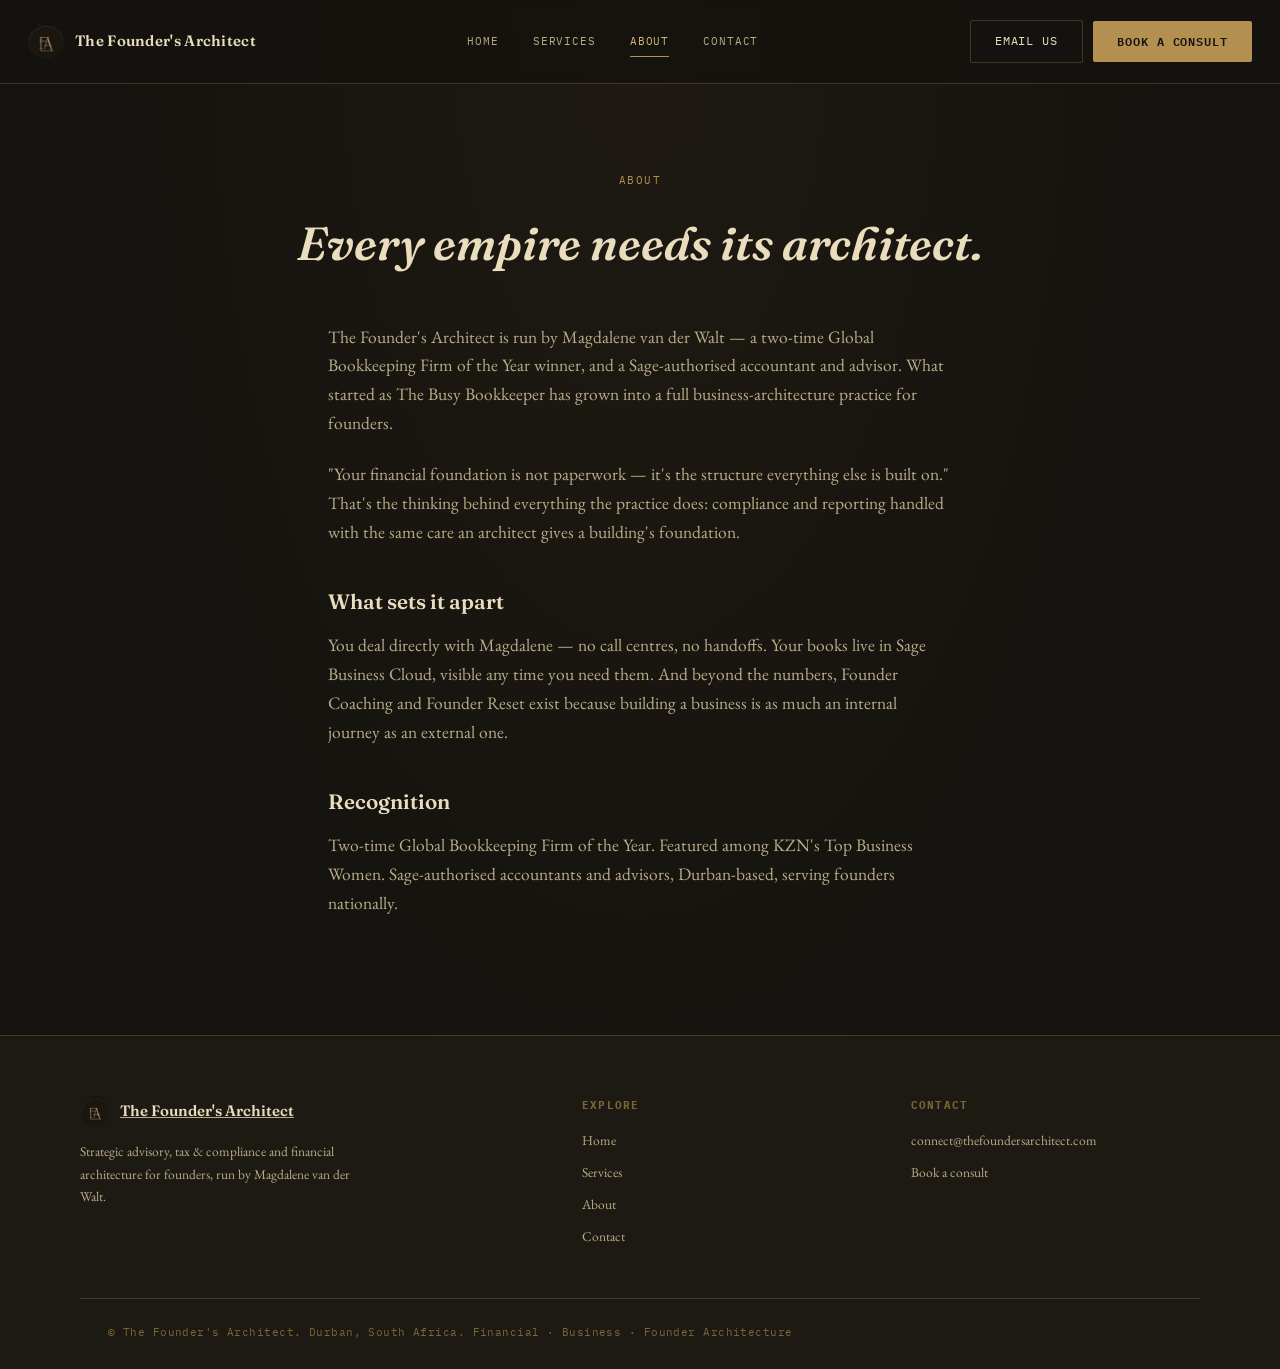
==== about.html @ 33bb0d61 "Add files via upload" ====
<!DOCTYPE html>
<html lang="en">
<head>
<meta charset="UTF-8">
<meta name="viewport" content="width=device-width, initial-scale=1.0">
<title>About — The Founder's Architect</title>
<link rel="preconnect" href="https://fonts.googleapis.com">
<link href="https://fonts.googleapis.com/css2?family=IBM+Plex+Mono:wght@500;600&family=EB+Garamond:ital,wght@0,400;0,500;0,600;1,400;1,500&family=Fraunces:ital,opsz,wght@0,9..144,500;0,9..144,600;1,9..144,500;1,9..144,600&display=swap" rel="stylesheet">
<link rel="stylesheet" href="style.css">
</head>
<body>

<header class="site-header">
  <a class="brand" href="index.html">
    <img src="fa-logo.png" alt="The Founder's Architect">
    <span>The Founder's Architect</span>
  </a>
  <nav class="site-nav">
    <a href="index.html">Home</a>
    <a href="services.html">Services</a>
    <a href="about.html" class="active">About</a>
    <a href="contact.html">Contact</a>
  </nav>
  <div class="nav-cta">
    <a class="btn btn-ghost" href="mailto:connect@thefoundersarchitect.com">Email us</a>
    <a class="btn btn-primary" href="contact.html">Book a consult</a>
  </div>
</header>

<section class="about-hero">
  <span class="eyebrow" style="font-family:var(--mono); font-size:11px; letter-spacing:.14em; text-transform:uppercase; color:var(--brass);">About</span>
  <h1 style="font-family:var(--display); font-style:italic; font-weight:600; font-size:clamp(1.9rem,4.4vw,2.9rem); margin-top:14px; color:var(--parchment);">Every empire needs its architect.</h1>
</section>

<div class="about-body reveal">
  <p>The Founder's Architect is run by Magdalene van der Walt — a two-time Global Bookkeeping Firm of the Year winner, and a Sage-authorised accountant and advisor. What started as The Busy Bookkeeper has grown into a full business-architecture practice for founders.</p>
  <p>"Your financial foundation is not paperwork — it's the structure everything else is built on." That's the thinking behind everything the practice does: compliance and reporting handled with the same care an architect gives a building's foundation.</p>

  <h3>What sets it apart</h3>
  <p>You deal directly with Magdalene — no call centres, no handoffs. Your books live in Sage Business Cloud, visible any time you need them. And beyond the numbers, Founder Coaching and Founder Reset exist because building a business is as much an internal journey as an external one.</p>

  <h3>Recognition</h3>
  <p>Two-time Global Bookkeeping Firm of the Year. Featured among KZN's Top Business Women. Sage-authorised accountants and advisors, Durban-based, serving founders nationally.</p>
</div>

<footer class="site-footer">
  <div class="footer-grid">
    <div>
      <a class="brand" href="index.html"><img src="fa-logo.png" alt=""><span>The Founder's Architect</span></a>
      <p>Strategic advisory, tax &amp; compliance and financial architecture for founders, run by Magdalene van der Walt.</p>
    </div>
    <div class="footer-col">
      <h4>Explore</h4>
      <a href="index.html">Home</a>
      <a href="services.html">Services</a>
      <a href="about.html">About</a>
      <a href="contact.html">Contact</a>
    </div>
    <div class="footer-col">
      <h4>Contact</h4>
      <a href="mailto:connect@thefoundersarchitect.com">connect@thefoundersarchitect.com</a>
      <a href="contact.html">Book a consult</a>
    </div>
  </div>
  <div class="bottom wrap">© The Founder's Architect. Durban, South Africa. Financial · Business · Founder Architecture</div>
</footer>

<script>
const io = new IntersectionObserver(es=>es.forEach(e=>{if(e.isIntersecting){e.target.classList.add('in'); io.unobserve(e.target);}}),{threshold:.1});
document.querySelectorAll('.reveal').forEach(el=>io.observe(el));
</script>
</body>
</html>
---- style.css ----
/* ============================================================
   THE FOUNDER'S ARCHITECT — stylesheet v3
   "Moody academic" — old-school study colours, blueprints and
   structure. Deep forest green / oxblood / walnut / brass on
   aged parchment. Fraunces for headlines (old academic-press
   ink-trap serif), EB Garamond for body (classic book type),
   IBM Plex Mono kept only for tiny footnote-style labels.
   ============================================================ */

:root{
  --ink:#15130f;
  --panel:#1d1913;
  --wood:#241c15;
  --study-green:#202821;
  --study-green-2:#293227;
  --oxblood:#5c2921;
  --oxblood-light:#7a3a2f;
  --parchment:#e9ddbd;
  --parchment-dim:#b9ac88;
  --brass:#b3904f;
  --brass-light:#d8b876;
  --brass-dim:#7c6438;
  --border:rgba(179,144,79,.28);

  --display:'Fraunces', Georgia, serif;
  --body:'EB Garamond', Georgia, serif;
  --mono:'IBM Plex Mono', 'Courier New', monospace;
}

*{margin:0; padding:0; box-sizing:border-box;}
html{scroll-behavior:smooth;}
body{
  background:var(--ink);
  color:var(--parchment);
  font-family:var(--body);
  font-weight:400;
  font-size:17px;
  line-height:1.65;
  -webkit-font-smoothing:antialiased;
  background-image:radial-gradient(ellipse at 50% 0%, rgba(179,144,79,.06), transparent 60%);
}
img{max-width:100%; display:block;}
a{color:inherit;}
.wrap{max-width:1120px; margin:0 auto; padding:0 28px;}

/* corner bracket — blueprint/structure motif, used sparingly */
.blueprint{position:relative;}
.blueprint::before,.blueprint::after{
  content:''; position:absolute; width:16px; height:16px; opacity:.65;
}
.blueprint::before{top:-1px; left:-1px; border-top:1px solid var(--brass); border-left:1px solid var(--brass);}
.blueprint::after{bottom:-1px; right:-1px; border-bottom:1px solid var(--brass); border-right:1px solid var(--brass);}

/* ---------- nav ---------- */
.site-header{
  display:flex; align-items:center; justify-content:space-between;
  padding:20px 28px;
  background:rgba(21,19,15,.92);
  position:sticky; top:0; z-index:100;
  border-bottom:1px solid var(--border);
  backdrop-filter:blur(4px);
}
.site-header .brand{display:flex; align-items:center; gap:11px; text-decoration:none;}
.site-header .brand img{width:36px; height:36px; border-radius:50%; transition:transform .6s ease;}
.site-header .brand:hover img{transform:rotate(12deg);}
.site-header .brand span{font-family:var(--display); font-weight:600; font-size:15px; letter-spacing:.02em; color:var(--parchment);}
.site-nav{display:flex; align-items:center; gap:2px;}
.site-nav a{
  font-family:var(--mono); font-size:11px; letter-spacing:.08em; text-transform:uppercase;
  text-decoration:none; color:var(--parchment-dim);
  padding:10px 16px; transition:.2s ease; position:relative;
}
.site-nav a:hover{color:var(--brass-light);}
.site-nav a.active{color:var(--brass-light);}
.site-nav a.active::after{content:''; position:absolute; left:16px; right:16px; bottom:4px; height:1px; background:var(--brass);}
.nav-cta{display:flex; gap:10px; align-items:center;}
.btn{
  display:inline-flex; align-items:center; justify-content:center;
  padding:11px 24px; border-radius:2px;
  font-family:var(--mono); font-size:11.5px; letter-spacing:.08em; text-transform:uppercase;
  text-decoration:none; transition:.25s ease; white-space:nowrap;
}
.btn-primary{background:var(--brass); color:var(--ink); font-weight:600;}
.btn-primary:hover{background:var(--brass-light);}
.btn-ghost{background:transparent; color:var(--parchment); border:1px solid var(--border);}
.btn-ghost:hover{border-color:var(--brass); color:var(--brass-light);}
@media (max-width:860px){ .site-nav{display:none;} }

/* ---------- footer ---------- */
.site-footer{background:var(--panel); color:var(--parchment-dim); padding:60px 28px 28px; border-top:1px solid var(--border);}
.footer-grid{display:grid; grid-template-columns:1.6fr 1fr 1fr; gap:40px; max-width:1120px; margin:0 auto 40px;}
@media (max-width:700px){ .footer-grid{grid-template-columns:1fr;} }
.footer-grid .brand{display:flex; align-items:center; gap:10px; margin-bottom:14px;}
.footer-grid .brand img{width:30px; height:30px; border-radius:50%;}
.footer-grid .brand span{font-family:var(--display); font-weight:600; color:var(--parchment); font-size:15px;}
.footer-grid p{font-size:13.5px; color:var(--parchment-dim); max-width:280px;}
.footer-col h4{font-family:var(--mono); font-size:11px; letter-spacing:.1em; text-transform:uppercase; color:var(--brass-dim); margin-bottom:14px;}
.footer-col a{display:block; font-size:13.5px; color:var(--parchment-dim); text-decoration:none; margin-bottom:10px;}
.footer-col a:hover{color:var(--brass-light);}
.site-footer .bottom{max-width:1120px; margin:0 auto; padding-top:24px; border-top:1px solid var(--border); font-family:var(--mono); font-size:11px; letter-spacing:.04em; color:var(--brass-dim);}

/* ---------- badges ---------- */
.badge-row{display:flex; gap:10px; justify-content:center; flex-wrap:wrap; margin-top:24px;}
.badge{
  display:inline-flex; align-items:center; gap:7px;
  padding:7px 14px; border:1px solid var(--border);
  font-family:var(--mono); font-size:10px; letter-spacing:.08em; text-transform:uppercase;
  color:var(--parchment-dim);
}
.badge::before{content:''; width:5px; height:5px; border-radius:50%; background:var(--brass);}

/* ================= HOME HERO ================= */
.hero{padding:90px 28px 64px; text-align:center; position:relative;}
.hero .eyebrow{font-family:var(--mono); font-size:11px; letter-spacing:.18em; text-transform:uppercase; color:var(--brass); display:inline-block; margin-bottom:20px;}
.hero h1{
  font-family:var(--display); font-weight:600; font-style:italic;
  font-size:clamp(2.1rem, 5.2vw, 3.8rem); line-height:1.14;
  max-width:780px; margin:0 auto; color:var(--parchment);
}
.hero p.lede{max-width:540px; margin:24px auto 0; font-size:18px; color:var(--parchment-dim); font-family:var(--body);}
.hero-ctas{display:flex; gap:14px; justify-content:center; margin-top:34px; flex-wrap:wrap;}

@keyframes fadeUp{from{opacity:0; transform:translateY(16px);} to{opacity:1; transform:translateY(0);}}
.hero .eyebrow{animation:fadeUp .8s ease both;}
.hero h1{animation:fadeUp .8s ease .12s both;}
.hero p.lede{animation:fadeUp .8s ease .24s both;}
.hero-ctas{animation:fadeUp .8s ease .36s both;}
.badge-row{animation:fadeUp .8s ease .48s both;}

/* ================= SECTION SHELL ================= */
.section{padding:96px 0;}
.section-alt{background:var(--study-green); border-top:1px solid var(--border); border-bottom:1px solid var(--border);}
.section-head{max-width:640px; margin:0 auto 56px; text-align:center;}
.section-head .eyebrow{font-family:var(--mono); font-size:11px; letter-spacing:.16em; text-transform:uppercase; color:var(--brass); display:block; margin-bottom:14px;}
.section-head h2{font-family:var(--display); font-weight:600; font-size:clamp(1.8rem, 3.8vw, 2.6rem); color:var(--parchment); letter-spacing:-.005em;}
.section-head p{margin-top:16px; color:var(--parchment-dim); font-size:16px; font-family:var(--body);}

/* ---------- cards (parchment-on-wood, brass corner bracket) ---------- */
.card-grid{display:grid; grid-template-columns:repeat(3, 1fr); gap:1px; background:var(--border); border:1px solid var(--border);}
@media (max-width:900px){ .card-grid{grid-template-columns:repeat(2, 1fr);} }
@media (max-width:620px){ .card-grid{grid-template-columns:1fr;} }
.card{background:var(--wood); padding:34px 28px; transition:background .3s ease;}
.card:hover{background:#2a2117;}
.card .icon{width:38px; height:38px; margin-bottom:20px;}
.card h3{font-family:var(--display); font-weight:600; font-size:1.28rem; margin-bottom:12px; color:var(--parchment);}
.card p{font-size:15px; color:var(--parchment-dim); line-height:1.6; font-family:var(--body);}

/* ---------- numbered "why us" ---------- */
.numbered-grid{display:grid; grid-template-columns:repeat(3, 1fr); gap:36px;}
@media (max-width:820px){ .numbered-grid{grid-template-columns:1fr;} }
.numbered-item .num{
  font-family:var(--display); font-style:italic; font-weight:600; font-size:1.6rem; color:var(--brass);
  margin-bottom:14px; display:block;
}
.numbered-item h4{font-family:var(--display); font-weight:600; font-size:1.1rem; margin-bottom:8px; color:var(--parchment);}
.numbered-item p{font-size:15px; color:var(--parchment-dim); font-family:var(--body);}

/* ---------- how it works ---------- */
.steps-grid{display:grid; grid-template-columns:repeat(4, 1fr); gap:0;}
@media (max-width:900px){ .steps-grid{grid-template-columns:repeat(2, 1fr); gap:36px;} }
@media (max-width:560px){ .steps-grid{grid-template-columns:1fr;} }
.step{padding:0 22px; border-left:1px solid var(--border);}
.step:first-child{border-left:none;}
@media (max-width:900px){ .step{border-left:none; padding:0;} }
.step .step-num{font-family:var(--mono); font-size:11px; color:var(--brass); letter-spacing:.1em; margin-bottom:14px; display:block;}
.step h4{font-family:var(--display); font-weight:600; font-size:1.05rem; margin-bottom:8px; color:var(--parchment);}
.step p{font-size:14.5px; color:var(--parchment-dim); font-family:var(--body);}

/* ---------- stat counters ---------- */
.stats-row{display:flex; flex-wrap:wrap; border-top:1px solid var(--border); border-bottom:1px solid var(--border);}
.stat-cell{flex:1 1 200px; padding:34px 24px; border-left:1px solid var(--border); text-align:center;}
.stat-cell:first-child{border-left:none;}
.stat-cell .num{font-family:var(--display); font-style:italic; font-weight:600; font-size:2.3rem; color:var(--brass-light); display:block;}
.stat-cell .lbl{font-family:var(--mono); font-size:10.5px; letter-spacing:.05em; color:var(--parchment-dim); margin-top:8px; text-transform:uppercase;}

/* ---------- CTA band ---------- */
.cta-band{background:var(--oxblood); padding:70px 40px; text-align:center; max-width:1120px; margin:0 auto; position:relative;}
.cta-band h2{font-family:var(--display); font-weight:600; font-style:italic; color:var(--parchment); font-size:clamp(1.7rem,3.4vw,2.4rem); max-width:520px; margin:0 auto 16px;}
.cta-band p{color:#d8c3ae; font-size:15.5px; max-width:440px; margin:0 auto 30px; font-family:var(--body);}
.cta-band .hero-ctas{margin-top:0;}

/* ---------- about page ---------- */
.about-hero{padding:80px 28px 20px; text-align:center;}
.about-body{max-width:680px; margin:0 auto; padding:20px 28px 96px;}
.about-body p{font-size:17.5px; color:var(--parchment-dim); margin-bottom:22px; font-family:var(--body);}
.about-body h3{font-family:var(--display); font-weight:600; font-size:1.3rem; margin:38px 0 12px; color:var(--parchment);}

/* ---------- contact page ---------- */
.contact-hero{padding:90px 28px 20px; text-align:center;}
.contact-panel{max-width:520px; margin:30px auto 0; background:var(--wood); border:1px solid var(--border); padding:8px 28px;}
.c-row{display:flex; justify-content:space-between; align-items:center; padding:20px 0; border-bottom:1px solid var(--border); font-family:var(--body); font-size:15px;}
.c-row:last-child{border-bottom:none;}
.c-row .k{font-family:var(--mono); color:var(--parchment-dim); font-size:10.5px; text-transform:uppercase; letter-spacing:.08em;}
.c-row .v a{color:var(--brass-light); text-decoration:none;}

/* ---------- services page groupings ---------- */
.service-group{padding:64px 0; border-top:1px solid var(--border);}
.service-group:first-of-type{border-top:none;}
.service-group-head{max-width:640px; margin-bottom:38px;}
.service-group-head .eyebrow{font-family:var(--mono); font-size:11px; letter-spacing:.14em; text-transform:uppercase; color:var(--brass); display:block; margin-bottom:12px;}
.service-group-head h2{font-family:var(--display); font-weight:600; font-style:italic; font-size:1.9rem; color:var(--parchment);}
.service-group-head p{margin-top:12px; color:var(--parchment-dim); font-size:15.5px; font-family:var(--body);}

/* reveal on scroll */
.reveal{opacity:0; transform:translateY(18px); transition:opacity .7s ease, transform .7s ease;}
.reveal.in{opacity:1; transform:none;}
.card-grid .card:nth-child(1){transition-delay:0s;}
.card-grid .card:nth-child(2){transition-delay:.08s;}
.card-grid .card:nth-child(3){transition-delay:.16s;}
.card-grid .card:nth-child(4){transition-delay:.24s;}
.card-grid .card:nth-child(5){transition-delay:.32s;}
.numbered-grid .numbered-item:nth-child(1){transition-delay:0s;}
.numbered-grid .numbered-item:nth-child(2){transition-delay:.1s;}
.numbered-grid .numbered-item:nth-child(3){transition-delay:.2s;}
.steps-grid .step:nth-child(1){transition-delay:0s;}
.steps-grid .step:nth-child(2){transition-delay:.1s;}
.steps-grid .step:nth-child(3){transition-delay:.2s;}
.steps-grid .step:nth-child(4){transition-delay:.3s;}
.stats-row .stat-cell:nth-child(1){transition-delay:0s;}
.stats-row .stat-cell:nth-child(2){transition-delay:.1s;}
.stats-row .stat-cell:nth-child(3){transition-delay:.2s;}
.stats-row .stat-cell:nth-child(4){transition-delay:.3s;}

@media (prefers-reduced-motion:reduce){
  .reveal{opacity:1; transform:none; transition:none;}
  .hero .eyebrow, .hero h1, .hero p.lede, .hero-ctas, .badge-row{animation:none; opacity:1;}
}
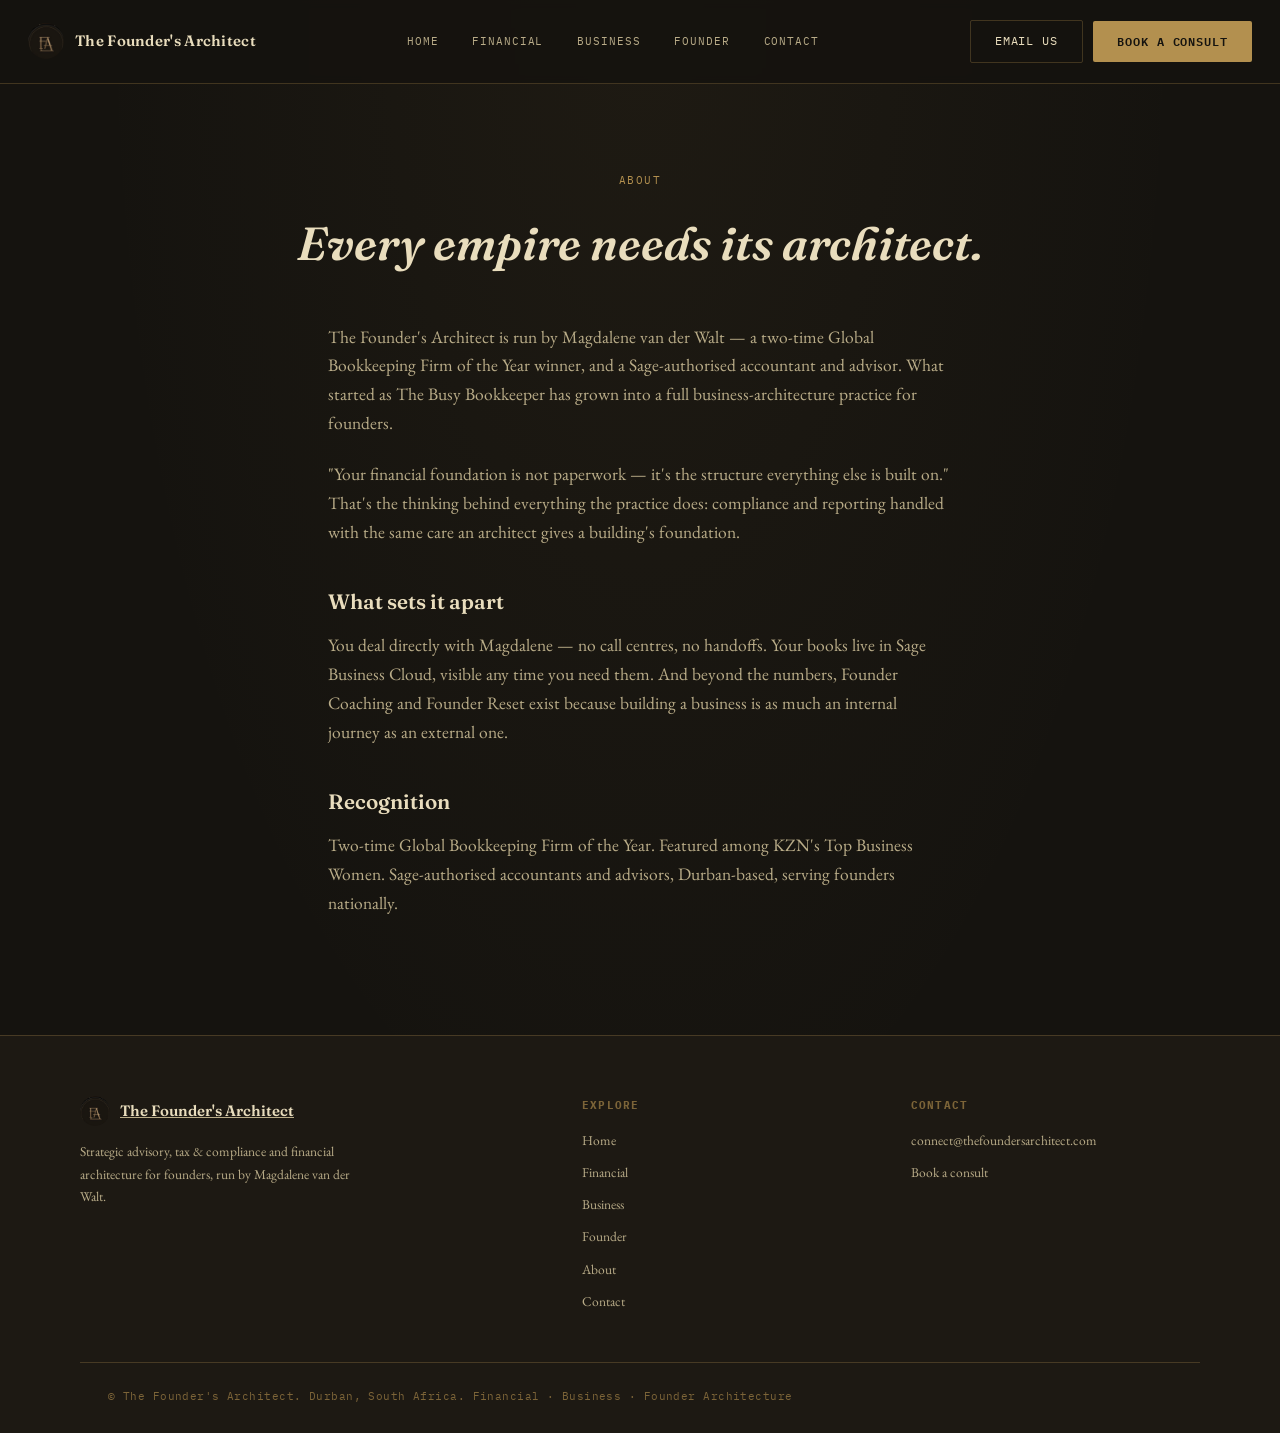
==== commit 99d0d995: "Add files via upload" ====
--- a/about.html
+++ b/about.html
@@ -17,8 +17,9 @@
   </a>
   <nav class="site-nav">
     <a href="index.html">Home</a>
-    <a href="services.html">Services</a>
-    <a href="about.html" class="active">About</a>
+    <a href="financial-architecture.html">Financial</a>
+    <a href="business-architecture.html">Business</a>
+    <a href="founder-architecture.html">Founder</a>
     <a href="contact.html">Contact</a>
   </nav>
   <div class="nav-cta">
@@ -52,7 +53,9 @@
     <div class="footer-col">
       <h4>Explore</h4>
       <a href="index.html">Home</a>
-      <a href="services.html">Services</a>
+      <a href="financial-architecture.html">Financial</a>
+      <a href="business-architecture.html">Business</a>
+      <a href="founder-architecture.html">Founder</a>
       <a href="about.html">About</a>
       <a href="contact.html">Contact</a>
     </div>
--- a/style.css
+++ b/style.css
@@ -225,3 +225,97 @@
   .reveal{opacity:1; transform:none; transition:none;}
   .hero .eyebrow, .hero h1, .hero p.lede, .hero-ctas, .badge-row{animation:none; opacity:1;}
 }
+
+/* ================= FINANCIAL ARCHITECTURE — blueprint elevation ================= */
+.bp-hero{padding:90px 28px 50px; text-align:center; position:relative;}
+.bp-hero::before{
+  content:''; position:absolute; inset:0;
+  background-image:linear-gradient(rgba(179,144,79,.08) 1px, transparent 1px),
+                    linear-gradient(90deg, rgba(179,144,79,.08) 1px, transparent 1px);
+  background-size:44px 44px;
+  mask-image:radial-gradient(ellipse at 50% 20%, black, transparent 70%);
+}
+.bp-hero-inner{position:relative; max-width:640px; margin:0 auto;}
+.bp-hero .eyebrow{font-family:var(--mono); font-size:11px; letter-spacing:.18em; text-transform:uppercase; color:var(--brass);}
+.bp-hero h1{font-family:var(--display); font-weight:600; font-style:italic; font-size:clamp(2rem,5vw,3rem); margin:18px 0 18px; color:var(--parchment);}
+.bp-hero p{color:var(--parchment-dim); font-size:16px; max-width:480px; margin:0 auto;}
+
+.elevation{padding:30px 28px 110px;}
+.elevation-inner{max-width:800px; margin:0 auto;}
+.floor{
+  display:grid; grid-template-columns:140px 1fr; gap:28px; align-items:start;
+  padding:30px 0; border-top:1px solid var(--border); position:relative;
+}
+.floor:last-child{border-bottom:1px solid var(--border);}
+.floor .code{font-family:var(--mono); font-size:12px; letter-spacing:.08em; color:var(--brass-light); padding-top:4px;}
+.floor .code small{display:block; color:var(--parchment-dim); font-size:10px; margin-top:4px; letter-spacing:.14em;}
+.floor h3{font-family:var(--display); font-weight:600; font-size:1.25rem; color:var(--parchment); margin-bottom:8px;}
+.floor p{font-size:14.5px; color:var(--parchment-dim); max-width:500px;}
+.floor .dim{position:absolute; right:0; top:14px; display:flex; align-items:center; gap:6px; color:var(--brass-dim); font-family:var(--mono); font-size:9.5px; letter-spacing:.1em;}
+.floor .dim .tick{width:1px; height:8px; background:currentColor;}
+.elevation-inner .floor:nth-child(1){transition-delay:0s;}
+.elevation-inner .floor:nth-child(2){transition-delay:.08s;}
+.elevation-inner .floor:nth-child(3){transition-delay:.16s;}
+.elevation-inner .floor:nth-child(4){transition-delay:.24s;}
+.elevation-inner .floor:nth-child(5){transition-delay:.32s;}
+
+/* ================= BUSINESS ARCHITECTURE — ledger book ================= */
+.ledger-hero{padding:90px 28px 20px; text-align:center;}
+.ledger-hero .eyebrow{font-family:var(--mono); font-size:11px; letter-spacing:.18em; text-transform:uppercase; color:var(--brass);}
+.ledger-hero h1{font-family:var(--display); font-weight:600; font-style:italic; font-size:clamp(2rem,5vw,3rem); margin:18px 0 18px; color:var(--parchment);}
+.ledger-hero p{color:var(--parchment-dim); font-size:16px; max-width:480px; margin:0 auto;}
+
+.ledger-book{padding:40px 28px 120px;}
+.ledger-table{max-width:920px; margin:0 auto; border-top:2px solid var(--brass-dim);}
+.ledger-head-row, .ledger-row{
+  display:grid; grid-template-columns:52px 1.4fr 2fr 110px; gap:20px; align-items:center;
+  padding:18px 4px; border-bottom:1px solid var(--border);
+}
+.ledger-head-row{font-family:var(--mono); font-size:10px; letter-spacing:.12em; text-transform:uppercase; color:var(--parchment-dim); border-bottom:1px solid var(--brass-dim); padding-bottom:12px;}
+.ledger-row .no{font-family:var(--mono); font-size:12px; color:var(--parchment-dim);}
+.ledger-row .acct{font-family:var(--display); font-weight:600; font-size:1.05rem; color:var(--parchment);}
+.ledger-row .particulars{font-size:13px; color:var(--parchment-dim);}
+.ledger-row .tier{font-family:var(--mono); font-size:9.5px; letter-spacing:.1em; text-transform:uppercase; text-align:right; color:var(--parchment-dim);}
+.ledger-row.premium .acct{color:var(--brass-light);}
+.ledger-row.premium .tier{color:var(--brass-light);}
+.ledger-row{transition:background .3s ease, padding-left .3s ease;}
+.ledger-row:hover{background:rgba(179,144,79,.06); padding-left:8px;}
+@media (max-width:700px){
+  .ledger-head-row{display:none;}
+  .ledger-row{grid-template-columns:1fr; gap:6px; text-align:left; padding:20px 4px;}
+  .ledger-row .tier{text-align:left;}
+}
+.ledger-table .ledger-row:nth-child(2){transition-delay:0s;}
+.ledger-table .ledger-row:nth-child(3){transition-delay:.06s;}
+.ledger-table .ledger-row:nth-child(4){transition-delay:.12s;}
+.ledger-table .ledger-row:nth-child(5){transition-delay:.18s;}
+.ledger-table .ledger-row:nth-child(6){transition-delay:.24s;}
+.ledger-table .ledger-row:nth-child(7){transition-delay:.30s;}
+.ledger-table .ledger-row:nth-child(8){transition-delay:.36s;}
+.ledger-table .ledger-row:nth-child(9){transition-delay:.42s;}
+
+/* ================= FOUNDER ARCHITECTURE — structural diagram ================= */
+.f-hero{padding:96px 28px 30px; text-align:center; position:relative;}
+.f-hero::before{
+  content:''; position:absolute; inset:0;
+  background-image:linear-gradient(rgba(179,144,79,.07) 1px, transparent 1px),
+                    linear-gradient(90deg, rgba(179,144,79,.07) 1px, transparent 1px);
+  background-size:44px 44px;
+  mask-image:radial-gradient(ellipse at 50% 15%, black, transparent 65%);
+}
+.f-hero-inner{position:relative;}
+.f-hero .eyebrow{font-family:var(--mono); font-size:11px; letter-spacing:.18em; text-transform:uppercase; color:var(--brass);}
+.f-hero h1{font-family:var(--display); font-style:italic; font-weight:600; font-size:clamp(2rem,5vw,3rem); margin:18px 0; color:var(--parchment); line-height:1.2;}
+.f-diagram{max-width:520px; margin:36px auto 0; position:relative;}
+.f-diagram svg{width:100%; height:auto;}
+
+.f-body{max-width:700px; margin:0 auto; padding:60px 28px 130px;}
+.f-block{padding:52px 0; border-top:1px solid var(--border); position:relative;}
+.f-block:first-child{border-top:none;}
+.f-block .eyebrow{font-family:var(--mono); font-size:10.5px; letter-spacing:.16em; text-transform:uppercase; color:var(--brass-dim); display:block; margin-bottom:16px;}
+.f-block h2{font-family:var(--display); font-weight:600; font-size:1.8rem; margin-bottom:18px; color:var(--parchment);}
+.f-block p.lede{font-family:var(--display); font-style:italic; font-size:1.1rem; color:var(--brass-light); margin-bottom:22px; line-height:1.55;}
+.f-block ul{list-style:none;}
+.f-block li{font-size:15px; color:var(--parchment-dim); padding:12px 0 12px 20px; border-top:1px solid var(--border); position:relative;}
+.f-block li:first-child{border-top:none;}
+.f-block li::before{content:'—'; position:absolute; left:0; color:var(--brass-dim);}
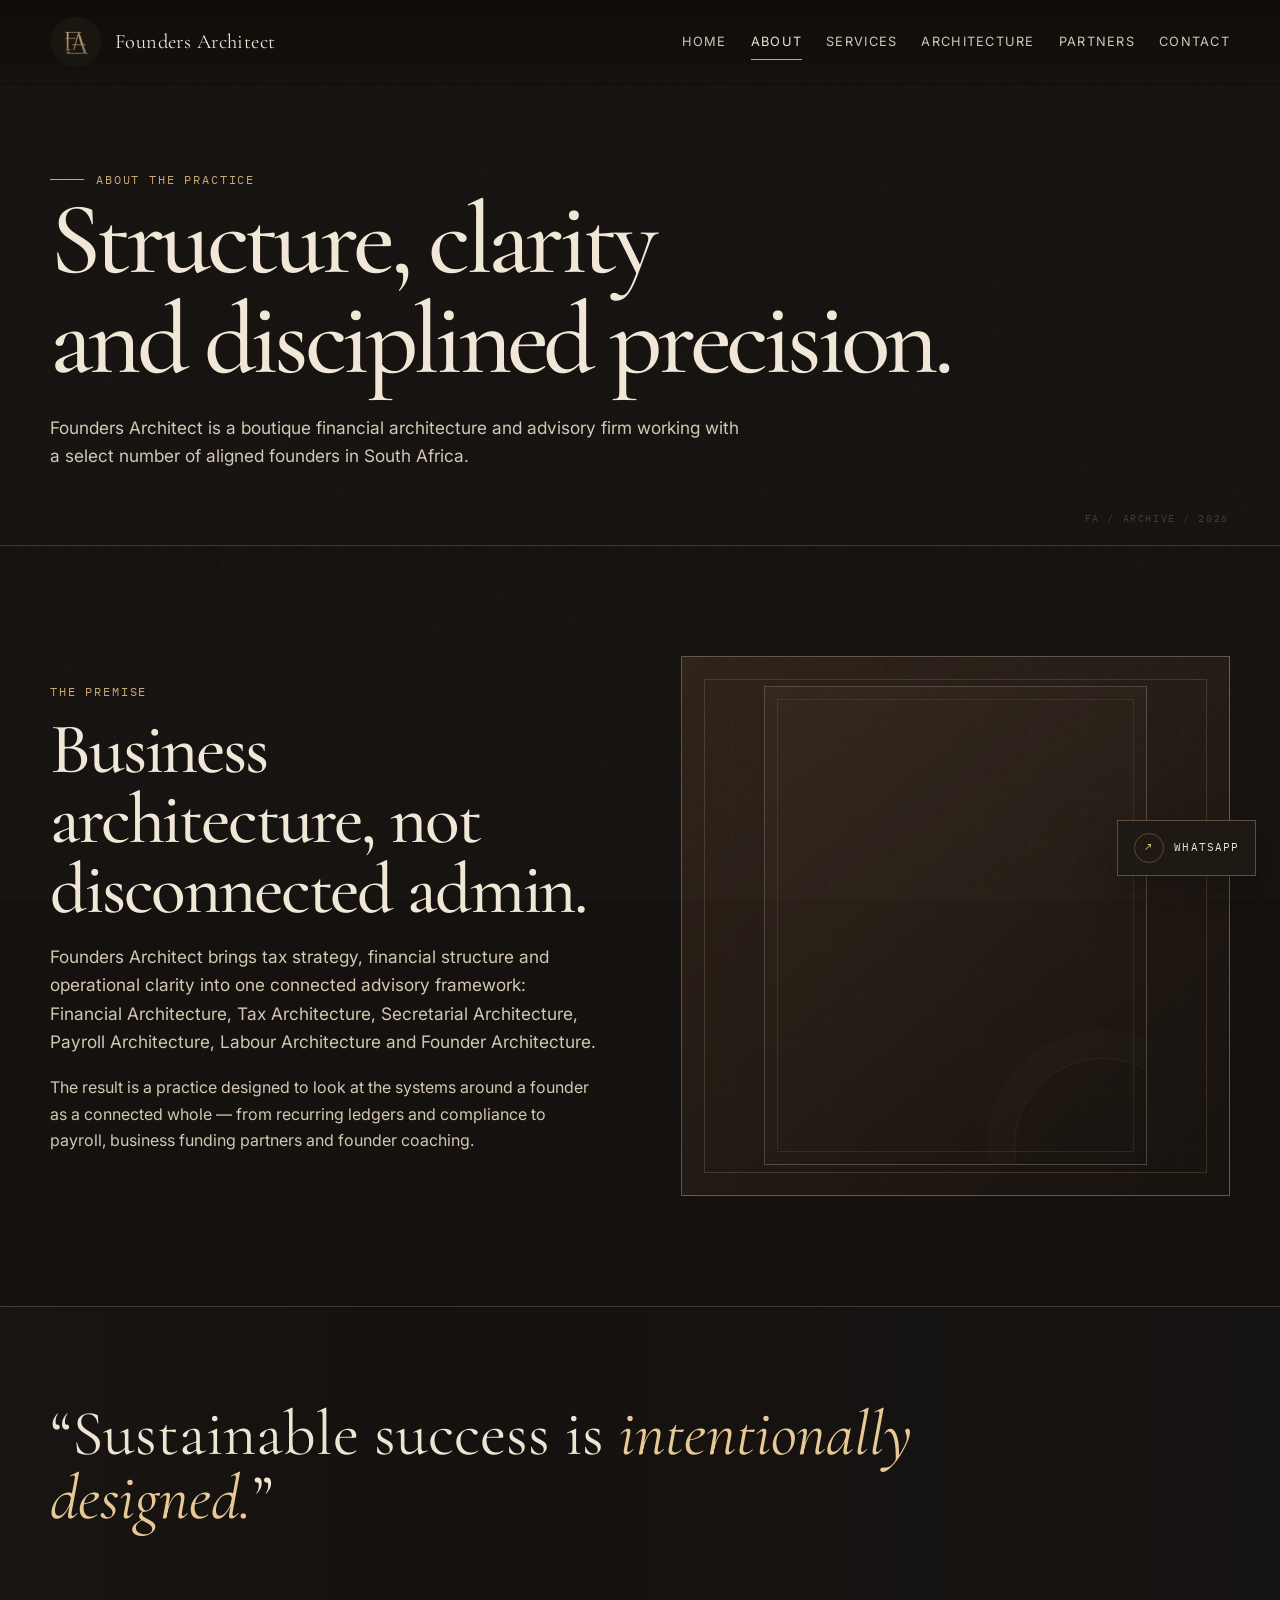
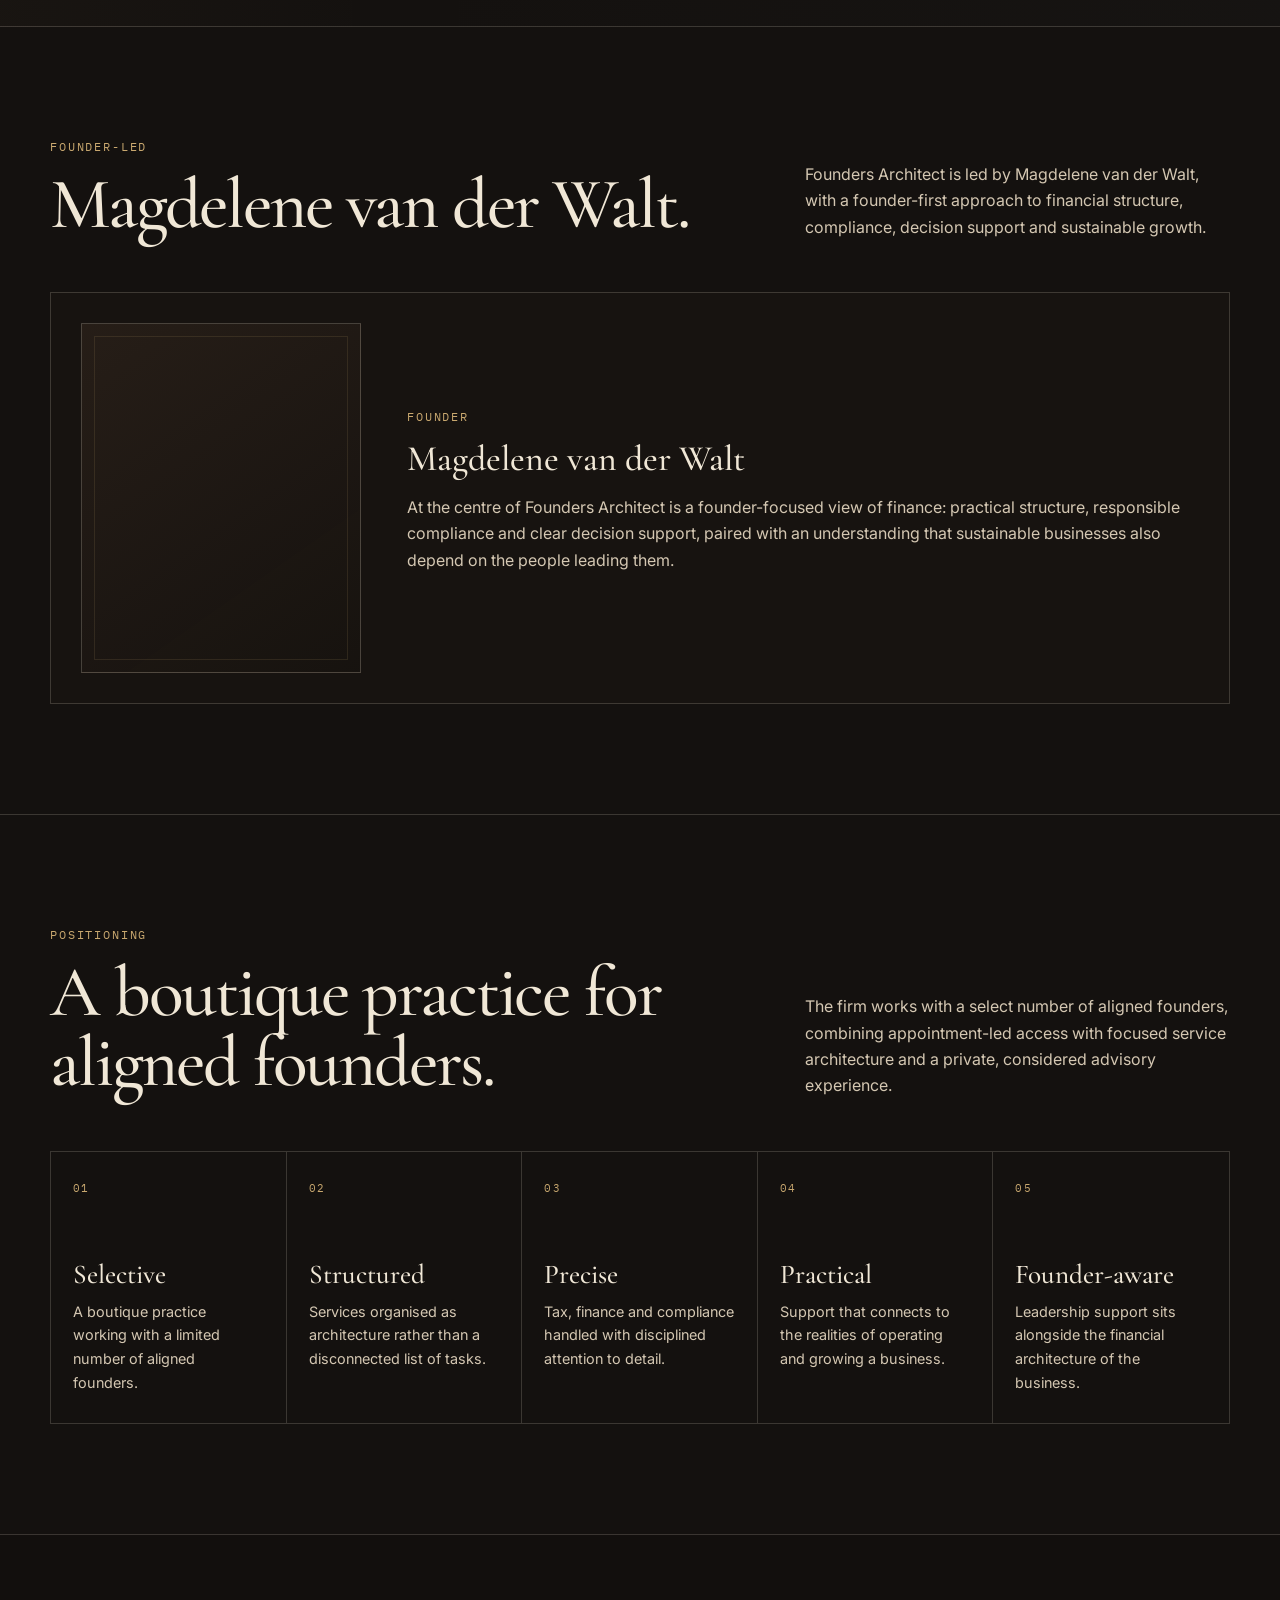
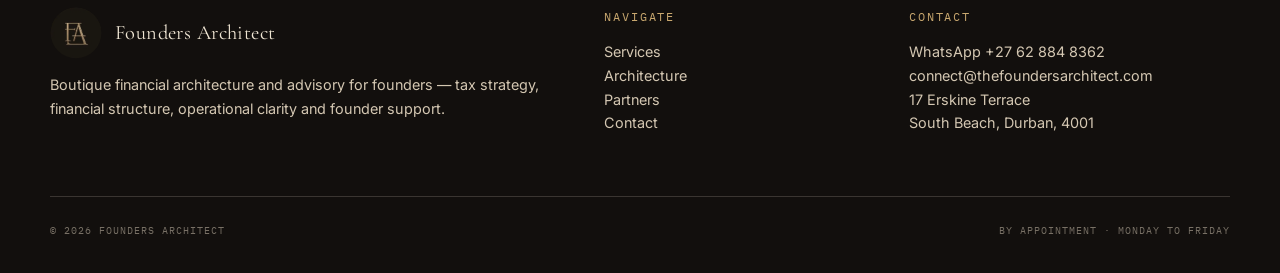
==== commit 0ee80f89: "Add files via upload" ====
--- a/about.html
+++ b/about.html
@@ -1,76 +1,14 @@
-<!DOCTYPE html>
-<html lang="en">
-<head>
-<meta charset="UTF-8">
-<meta name="viewport" content="width=device-width, initial-scale=1.0">
-<title>About — The Founder's Architect</title>
-<link rel="preconnect" href="https://fonts.googleapis.com">
-<link href="https://fonts.googleapis.com/css2?family=IBM+Plex+Mono:wght@500;600&family=EB+Garamond:ital,wght@0,400;0,500;0,600;1,400;1,500&family=Fraunces:ital,opsz,wght@0,9..144,500;0,9..144,600;1,9..144,500;1,9..144,600&display=swap" rel="stylesheet">
-<link rel="stylesheet" href="style.css">
-</head>
-<body>
-
-<header class="site-header">
-  <a class="brand" href="index.html">
-    <img src="fa-logo.png" alt="The Founder's Architect">
-    <span>The Founder's Architect</span>
-  </a>
-  <nav class="site-nav">
-    <a href="index.html">Home</a>
-    <a href="financial-architecture.html">Financial</a>
-    <a href="business-architecture.html">Business</a>
-    <a href="founder-architecture.html">Founder</a>
-    <a href="contact.html">Contact</a>
-  </nav>
-  <div class="nav-cta">
-    <a class="btn btn-ghost" href="mailto:connect@thefoundersarchitect.com">Email us</a>
-    <a class="btn btn-primary" href="contact.html">Book a consult</a>
-  </div>
-</header>
-
-<section class="about-hero">
-  <span class="eyebrow" style="font-family:var(--mono); font-size:11px; letter-spacing:.14em; text-transform:uppercase; color:var(--brass);">About</span>
-  <h1 style="font-family:var(--display); font-style:italic; font-weight:600; font-size:clamp(1.9rem,4.4vw,2.9rem); margin-top:14px; color:var(--parchment);">Every empire needs its architect.</h1>
-</section>
-
-<div class="about-body reveal">
-  <p>The Founder's Architect is run by Magdalene van der Walt — a two-time Global Bookkeeping Firm of the Year winner, and a Sage-authorised accountant and advisor. What started as The Busy Bookkeeper has grown into a full business-architecture practice for founders.</p>
-  <p>"Your financial foundation is not paperwork — it's the structure everything else is built on." That's the thinking behind everything the practice does: compliance and reporting handled with the same care an architect gives a building's foundation.</p>
-
-  <h3>What sets it apart</h3>
-  <p>You deal directly with Magdalene — no call centres, no handoffs. Your books live in Sage Business Cloud, visible any time you need them. And beyond the numbers, Founder Coaching and Founder Reset exist because building a business is as much an internal journey as an external one.</p>
-
-  <h3>Recognition</h3>
-  <p>Two-time Global Bookkeeping Firm of the Year. Featured among KZN's Top Business Women. Sage-authorised accountants and advisors, Durban-based, serving founders nationally.</p>
-</div>
-
-<footer class="site-footer">
-  <div class="footer-grid">
-    <div>
-      <a class="brand" href="index.html"><img src="fa-logo.png" alt=""><span>The Founder's Architect</span></a>
-      <p>Strategic advisory, tax &amp; compliance and financial architecture for founders, run by Magdalene van der Walt.</p>
-    </div>
-    <div class="footer-col">
-      <h4>Explore</h4>
-      <a href="index.html">Home</a>
-      <a href="financial-architecture.html">Financial</a>
-      <a href="business-architecture.html">Business</a>
-      <a href="founder-architecture.html">Founder</a>
-      <a href="about.html">About</a>
-      <a href="contact.html">Contact</a>
-    </div>
-    <div class="footer-col">
-      <h4>Contact</h4>
-      <a href="mailto:connect@thefoundersarchitect.com">connect@thefoundersarchitect.com</a>
-      <a href="contact.html">Book a consult</a>
-    </div>
-  </div>
-  <div class="bottom wrap">© The Founder's Architect. Durban, South Africa. Financial · Business · Founder Architecture</div>
-</footer>
-
-<script>
-const io = new IntersectionObserver(es=>es.forEach(e=>{if(e.isIntersecting){e.target.classList.add('in'); io.unobserve(e.target);}}),{threshold:.1});
-document.querySelectorAll('.reveal').forEach(el=>io.observe(el));
-</script>
-</body>
-</html>
+<!doctype html><html lang="en"><head>
+<meta charset="utf-8"><meta name="viewport" content="width=device-width,initial-scale=1">
+<title>About | Founders Architect</title><meta name="description" content="About Founders Architect, a boutique financial architecture and advisory firm in Durban, South Africa.">
+<link rel="icon" href="assets/founders-architect-mark.png"><link rel="stylesheet" href="assets/style.css"></head><body>
+<canvas id="ambient-plan" aria-hidden="true"></canvas><div class="bg-notation" aria-hidden="true"><span>profile / 01</span><span>founder / 02</span><span>discipline / 03</span><span>clarity / 04</span></div><div class="cursor-light" aria-hidden="true"></div><a class="whatsapp-float" href="https://wa.me/27628848362?text=Hello%20Founders%20Architect%2C%20I%27d%20like%20to%20make%20an%20enquiry." target="_blank" rel="noopener" aria-label="Chat with Founders Architect on WhatsApp">WhatsApp</a>
+<header class="site-nav"><div class="container nav-inner"><a class="brand" href="index.html"><img src="assets/founders-architect-mark.png" alt="Founders Architect monogram"><span class="brand-name">Founders Architect</span></a><button class="nav-toggle" aria-label="Toggle navigation">Menu</button><nav class="nav-links"><a href="index.html">Home</a><a class="active" href="about.html">About</a><a href="services.html">Services</a><a href="architecture.html">Architecture</a><a href="partners.html">Partners</a><a href="contact.html">Contact</a></nav></div></header>
+<main>
+<section class="page-hero"><div class="container reveal"><div class="eyebrow mono">About the practice</div><h1>Structure, clarity<br>and disciplined precision.</h1><p>Founders Architect is a boutique financial architecture and advisory firm working with a select number of aligned founders in South Africa.</p></div></section>
+<section><div class="container split"><div class="copy reveal"><div class="kicker mono">The premise</div><h2>Business architecture, not disconnected admin.</h2><p>Founders Architect brings tax strategy, financial structure and operational clarity into one connected advisory framework: Financial Architecture, Tax Architecture, Secretarial Architecture, Payroll Architecture, Labour Architecture and Founder Architecture.</p><p>The result is a practice designed to look at the systems around a founder as a connected whole — from recurring ledgers and compliance to payroll, business funding partners and founder coaching.</p></div><div class="study-frame reveal"><div class="photo-placeholder" aria-hidden="true"></div></div></div></section>
+<section class="statement"><div class="container reveal"><p>“Sustainable success is <em>intentionally designed.</em>”</p></div></section>
+<section><div class="container"><div class="section-head reveal"><div><div class="kicker mono">Founder-led</div><h2>Magdelene van der Walt.</h2></div><p>Founders Architect is led by Magdelene van der Walt, with a founder-first approach to financial structure, compliance, decision support and sustainable growth.</p></div><div class="founder-card reveal"><div class="portrait-slot" aria-hidden="true"></div><div><div class="mono kicker">Founder</div><h3>Magdelene van der Walt</h3><p>At the centre of Founders Architect is a founder-focused view of finance: practical structure, responsible compliance and clear decision support, paired with an understanding that sustainable businesses also depend on the people leading them.</p></div></div></div></section>
+<section class="section-rule"><div class="container"><div class="section-head reveal"><div><div class="kicker mono">Positioning</div><h2>A boutique practice for aligned founders.</h2></div><p>The firm works with a select number of aligned founders, combining appointment-led access with focused service architecture and a private, considered advisory experience.</p></div><div class="pillars stagger"><article class="pillar"><div class="num">01</div><h3>Selective</h3><p>A boutique practice working with a limited number of aligned founders.</p></article><article class="pillar"><div class="num">02</div><h3>Structured</h3><p>Services organised as architecture rather than a disconnected list of tasks.</p></article><article class="pillar"><div class="num">03</div><h3>Precise</h3><p>Tax, finance and compliance handled with disciplined attention to detail.</p></article><article class="pillar"><div class="num">04</div><h3>Practical</h3><p>Support that connects to the realities of operating and growing a business.</p></article><article class="pillar"><div class="num">05</div><h3>Founder-aware</h3><p>Leadership support sits alongside the financial architecture of the business.</p></article></div></div></section>
+</main>
+<footer><div class="container footer-grid"><div><a class="brand" href="index.html"><img src="assets/founders-architect-mark.png" alt=""><span class="brand-name">Founders Architect</span></a><p>Boutique financial architecture and advisory for founders — tax strategy, financial structure, operational clarity and founder support.</p></div><div><div class="mono">Navigate</div><p><a href="services.html">Services</a><br><a href="architecture.html">Architecture</a><br><a href="partners.html">Partners</a><br><a href="contact.html">Contact</a></p></div><div><div class="mono">Contact</div><p><a href="https://wa.me/27628848362?text=Hello%20Founders%20Architect%2C%20I%27d%20like%20to%20make%20an%20enquiry." target="_blank" rel="noopener">WhatsApp +27 62 884 8362</a><br><a href="mailto:connect@thefoundersarchitect.com">connect@thefoundersarchitect.com</a><br>17 Erskine Terrace<br>South Beach, Durban, 4001</p></div></div><div class="container footer-bottom"><span>© 2026 Founders Architect</span><span>By appointment · Monday to Friday</span></div></footer><script src="assets/app.js"></script></body></html>
--- a/assets/style.css
+++ b/assets/style.css
@@ -0,0 +1,142 @@
+@import url('https://fonts.googleapis.com/css2?family=Cormorant+Garamond:ital,wght@0,500;0,600;1,500&family=Inter:wght@400;500;600&family=IBM+Plex+Mono:wght@400;500&display=swap');
+
+:root{
+  --ink:#14110f;
+  --ink-2:#1b1713;
+  --walnut:#2d221a;
+  --walnut-2:#3b2d22;
+  --paper:#eee4d2;
+  --paper-2:#d4c7b2;
+  --brass:#c9a86f;
+  --brass-2:#e6c996;
+  --olive:#707564;
+  --blueprint:#566f7b;
+  --line:rgba(238,228,210,.18);
+  --line-strong:rgba(238,228,210,.30);
+  --max:1180px;
+  --serif:'Cormorant Garamond', Georgia, serif;
+  --sans:'Inter', system-ui, sans-serif;
+  --mono:'IBM Plex Mono', ui-monospace, monospace;
+}
+
+*{box-sizing:border-box}
+html{scroll-behavior:smooth;background:var(--ink)}
+body{margin:0;background:var(--ink);color:var(--paper);font-family:var(--sans);line-height:1.65;overflow-x:hidden}
+body::before{content:"";position:fixed;inset:0;pointer-events:none;z-index:-4;background:
+  radial-gradient(circle at 74% 18%,rgba(151,111,66,.11),transparent 34%),
+  radial-gradient(circle at 15% 58%,rgba(73,94,89,.08),transparent 34%),
+  linear-gradient(180deg,#15110e 0%,#1a1511 52%,#120f0d 100%)}
+body::after{content:"";position:fixed;inset:0;pointer-events:none;z-index:20;opacity:.12;mix-blend-mode:screen;background-image:url("data:image/svg+xml,%3Csvg viewBox='0 0 180 180' xmlns='http://www.w3.org/2000/svg'%3E%3Cfilter id='n'%3E%3CfeTurbulence type='fractalNoise' baseFrequency='.92' numOctaves='2' stitchTiles='stitch'/%3E%3C/filter%3E%3Crect width='100%25' height='100%25' filter='url(%23n)' opacity='.17'/%3E%3C/svg%3E")}
+
+#ambient-plan{position:fixed;inset:0;width:100%;height:100%;z-index:-3;pointer-events:none;opacity:.58}
+.bg-notation{position:fixed;inset:0;pointer-events:none;z-index:-2;overflow:hidden}
+.bg-notation span{position:absolute;font-family:var(--mono);font-size:10px;letter-spacing:.18em;color:rgba(224,194,140,.12);text-transform:uppercase;animation:floatNotation 18s ease-in-out infinite}
+.bg-notation span:nth-child(1){left:6%;top:22%;animation-delay:-4s}.bg-notation span:nth-child(2){right:8%;top:47%;animation-delay:-8s}.bg-notation span:nth-child(3){left:12%;bottom:12%;animation-delay:-12s}.bg-notation span:nth-child(4){right:18%;bottom:18%;animation-delay:-2s}
+@keyframes floatNotation{0%,100%{transform:translate3d(0,0,0);opacity:.45}50%{transform:translate3d(0,-20px,0);opacity:1}}
+
+::selection{background:var(--brass);color:var(--ink)}
+a{color:inherit;text-decoration:none}
+img{max-width:100%;display:block}
+button,input,textarea,select{font:inherit}
+.container{width:min(calc(100% - 40px),var(--max));margin-inline:auto}
+.mono{font-family:var(--mono);text-transform:uppercase;letter-spacing:.16em;font-size:.72rem}
+.eyebrow{color:var(--brass);display:flex;gap:12px;align-items:center}.eyebrow::before{content:"";width:34px;height:1px;background:var(--brass)}
+.kicker{color:var(--brass);margin-bottom:14px}
+.muted{color:var(--paper-2)}
+
+.site-nav{position:fixed;top:0;left:0;right:0;z-index:50;background:linear-gradient(180deg,rgba(16,13,11,.91),rgba(16,13,11,.58) 70%,transparent);backdrop-filter:blur(10px);border-bottom:1px solid transparent;transition:.35s ease}
+.site-nav.scrolled{background:rgba(19,15,13,.90);border-color:var(--line);box-shadow:0 18px 40px rgba(0,0,0,.18)}
+.nav-inner{height:84px;display:flex;align-items:center;justify-content:space-between;gap:28px}
+.brand{display:flex;align-items:center;gap:13px;font-family:var(--serif);font-size:1.28rem;letter-spacing:.02em}.brand img{width:52px;height:52px;border-radius:50%;object-fit:cover;clip-path:circle(49% at 50% 50%);filter:drop-shadow(0 7px 15px rgba(0,0,0,.35));flex:0 0 auto}.brand-name{white-space:nowrap}
+.nav-links{display:flex;align-items:center;gap:24px}.nav-links a{font-size:.8rem;text-transform:uppercase;letter-spacing:.1em;color:var(--paper-2);position:relative;padding:8px 0}.nav-links a::after{content:"";position:absolute;left:0;right:100%;bottom:1px;height:1px;background:var(--brass);transition:right .3s ease}.nav-links a:hover,.nav-links a.active{color:var(--paper)}.nav-links a:hover::after,.nav-links a.active::after{right:0}
+.nav-toggle{display:none;background:none;border:1px solid var(--line-strong);color:var(--paper);border-radius:999px;padding:8px 13px;text-transform:uppercase;letter-spacing:.12em;font-size:.7rem}
+
+main{position:relative}
+.hero{min-height:96svh;display:grid;align-items:center;padding:132px 0 72px;position:relative;overflow:hidden}
+.hero::before{content:"";position:absolute;right:-18vw;top:17%;width:64vw;height:64vw;border:1px solid rgba(195,160,103,.13);border-radius:50%;box-shadow:0 0 0 70px rgba(195,160,103,.025),0 0 0 142px rgba(195,160,103,.018);animation:slowOrbit 24s linear infinite}
+.hero::after{content:"";position:absolute;inset:auto 0 0;height:1px;background:linear-gradient(90deg,transparent,var(--line-strong),transparent)}
+@keyframes slowOrbit{to{transform:rotate(360deg)}}
+.hero-grid{display:grid;grid-template-columns:minmax(0,1.06fr) minmax(330px,.72fr);gap:70px;align-items:center}
+h1,h2,h3,h4{font-family:var(--serif);font-weight:500;line-height:.98;margin:0;color:#f0e7d6}
+h1{font-size:clamp(4rem,8.8vw,8.7rem);letter-spacing:-.045em;max-width:910px}h1 em{color:var(--brass-2);font-weight:500}
+h2{font-size:clamp(2.8rem,5.6vw,5.5rem);letter-spacing:-.03em}h3{font-size:clamp(1.55rem,2.8vw,2.35rem);line-height:1.05}
+.lede{font-size:clamp(1.05rem,1.7vw,1.3rem);color:var(--paper-2);max-width:760px;margin:28px 0 0}.hero .lede{max-width:720px}
+.hero-actions{display:flex;gap:12px;flex-wrap:wrap;margin-top:34px}
+.btn{display:inline-flex;align-items:center;justify-content:center;gap:10px;min-height:48px;padding:13px 19px;border:1px solid var(--line-strong);border-radius:2px;font-size:.76rem;text-transform:uppercase;letter-spacing:.11em;position:relative;overflow:hidden;transition:transform .25s ease,border-color .25s ease,color .25s ease,background .25s ease}.btn:hover{transform:translateY(-2px);border-color:rgba(224,194,140,.65)}.btn.brass{background:var(--brass);color:#100d09;border-color:var(--brass)}.btn.brass:hover{background:var(--brass-2)}
+
+.hero-plaque{position:relative;min-height:500px;border:1px solid rgba(195,160,103,.26);background:linear-gradient(145deg,rgba(56,42,30,.48),rgba(13,10,8,.32));padding:36px;display:flex;flex-direction:column;justify-content:space-between;box-shadow:0 28px 70px rgba(0,0,0,.35);overflow:hidden}
+.hero-plaque::before{content:"";position:absolute;inset:16px;border:1px solid rgba(195,160,103,.15);pointer-events:none}.hero-plaque::after{content:"";position:absolute;width:270px;height:270px;right:-92px;bottom:-92px;border:1px solid rgba(195,160,103,.16);border-radius:50%;box-shadow:0 0 0 28px rgba(195,160,103,.028),0 0 0 56px rgba(195,160,103,.018);animation:slowOrbit 19s linear infinite reverse}
+.plaque-mark{width:118px;height:118px;border-radius:50%;box-shadow:0 0 0 1px rgba(224,194,140,.28),0 14px 34px rgba(0,0,0,.35)}
+.hero-plaque blockquote{margin:0;font-family:var(--serif);font-size:2.75rem;line-height:.98;max-width:430px}.hero-plaque blockquote span{color:var(--brass-2)}
+
+section{padding:110px 0;position:relative}.section-rule{border-top:1px solid var(--line)}
+.section-head{display:grid;grid-template-columns:minmax(0,1fr) minmax(300px,.62fr);gap:70px;align-items:end;margin-bottom:52px}.section-head p{color:var(--paper-2);margin:0;max-width:560px}
+.pillars{display:grid;grid-template-columns:repeat(5,1fr);border:1px solid var(--line)}.pillar{min-height:270px;padding:28px 22px;border-right:1px solid var(--line);position:relative;overflow:hidden;transition:background .35s ease,transform .35s ease}.pillar:last-child{border-right:0}.pillar:hover{background:rgba(195,160,103,.055);transform:translateY(-4px)}.pillar .num{font-family:var(--mono);font-size:.66rem;color:var(--brass);letter-spacing:.13em}.pillar h3{font-size:1.7rem;margin:64px 0 10px}.pillar p{font-size:.9rem;color:var(--paper-2);margin:0}
+
+.split{display:grid;grid-template-columns:1fr 1fr;gap:82px;align-items:center}.copy p{color:var(--paper-2);max-width:650px}.copy p:first-of-type{font-size:1.08rem}
+.study-frame{min-height:540px;border:1px solid var(--line-strong);background:linear-gradient(135deg,rgba(77,56,38,.44),rgba(25,19,14,.55));position:relative;overflow:hidden;display:grid;place-items:center}.study-frame::before{content:"";position:absolute;inset:22px;border:1px solid rgba(224,194,140,.17)}.study-frame::after{content:"";position:absolute;inset:0;background:repeating-linear-gradient(90deg,transparent 0 49px,rgba(224,194,140,.028) 50px),repeating-linear-gradient(0deg,transparent 0 49px,rgba(224,194,140,.028) 50px)}
+.photo-placeholder{position:relative;z-index:2;width:70%;aspect-ratio:4/5;border:1px solid rgba(238,228,210,.22);display:grid;place-items:center;text-align:center;padding:30px;background:linear-gradient(145deg,rgba(74,55,40,.25),rgba(20,16,13,.20));overflow:hidden}.photo-placeholder::before{content:"";position:absolute;inset:12px;border:1px solid rgba(201,168,111,.12)}.photo-placeholder::after{content:"";position:absolute;width:46%;aspect-ratio:1;border:1px solid rgba(201,168,111,.09);border-radius:50%;right:-12%;bottom:-15%;box-shadow:0 0 0 28px rgba(201,168,111,.018)}
+.photo-placeholder.wide{width:84%;aspect-ratio:16/9}.photo-caption{margin-top:10px;font-size:.72rem;color:rgba(231,220,199,.45);font-family:var(--mono);text-transform:uppercase;letter-spacing:.1em}
+
+.statement{padding:95px 0;border-block:1px solid var(--line);background:linear-gradient(90deg,rgba(195,160,103,.025),transparent 30%,rgba(86,111,123,.025))}.statement p{font-family:var(--serif);font-size:clamp(2.7rem,5vw,5.25rem);line-height:1.01;max-width:1080px;margin:0}.statement em{color:var(--brass-2)}
+
+.service-grid{display:grid;grid-template-columns:repeat(3,1fr);gap:16px}.service-card{border:1px solid var(--line);padding:30px;min-height:310px;background:linear-gradient(145deg,rgba(49,37,27,.23),rgba(10,8,7,.16));position:relative;overflow:hidden;transition:transform .3s ease,border-color .3s ease,background .3s ease}.service-card:hover{transform:translateY(-5px);border-color:rgba(195,160,103,.38);background:linear-gradient(145deg,rgba(49,37,27,.38),rgba(10,8,7,.20))}.service-card .label{font-family:var(--mono);font-size:.65rem;color:var(--brass);text-transform:uppercase;letter-spacing:.14em}.service-card h3{margin:50px 0 14px;font-size:2rem}.service-card p{color:var(--paper-2);margin:0}.service-card .arrow{position:absolute;right:26px;top:24px;color:rgba(224,194,140,.4);font-size:1.25rem;transition:transform .3s ease}.service-card:hover .arrow{transform:translate(3px,-3px);color:var(--brass-2)}
+
+.ledger-list{border-top:1px solid var(--line)}.ledger-row{display:grid;grid-template-columns:110px minmax(0,.7fr) minmax(260px,1fr) auto;gap:24px;align-items:center;padding:26px 0;border-bottom:1px solid var(--line);transition:padding .25s ease,background .25s ease}.ledger-row:hover{padding-left:14px;padding-right:14px;background:rgba(195,160,103,.035)}.ledger-row .code{color:var(--brass);font-family:var(--mono);font-size:.67rem;letter-spacing:.12em}.ledger-row h3{font-size:1.75rem}.ledger-row p{margin:0;color:var(--paper-2);font-size:.9rem}.ledger-row .mini-link{font-family:var(--mono);font-size:.65rem;text-transform:uppercase;letter-spacing:.12em;color:var(--brass-2)}
+
+.detail-panel{display:grid;grid-template-columns:1fr 1fr;gap:45px;border:1px solid var(--line-strong);padding:42px;background:rgba(36,27,20,.28);margin-top:24px}.detail-panel ul{margin:0;padding-left:18px;color:var(--paper-2)}.detail-panel li+li{margin-top:8px}.detail-panel h3{margin-bottom:16px}.detail-panel p{color:var(--paper-2)}
+
+.partner-grid{display:grid;grid-template-columns:repeat(3,1fr);gap:16px}.partner-card{padding:30px;border:1px solid var(--line);background:rgba(10,8,7,.28)}.partner-card h3{margin:35px 0 13px}.partner-card p{color:var(--paper-2);font-size:.92rem}.partner-card a{display:inline-flex;margin-top:12px;color:var(--brass-2);font-family:var(--mono);font-size:.68rem;text-transform:uppercase;letter-spacing:.11em}
+
+.hours{border-top:1px solid var(--line)}.hours-row{display:flex;justify-content:space-between;gap:25px;border-bottom:1px solid var(--line);padding:13px 0;color:var(--paper-2)}.hours-row strong{color:var(--paper);font-weight:500}
+.contact-grid{display:grid;grid-template-columns:.82fr 1.18fr;gap:70px}.contact-card{border:1px solid var(--line-strong);padding:36px;background:rgba(36,27,20,.25)}.contact-card + .contact-card{margin-top:16px}.contact-card h3{font-size:1.9rem;margin-bottom:14px}.contact-card p{margin:0;color:var(--paper-2)}.contact-card a{color:var(--brass-2)}
+form{display:grid;gap:16px}.field{display:grid;gap:7px}.field label{font-family:var(--mono);font-size:.65rem;text-transform:uppercase;letter-spacing:.12em;color:var(--paper-2)}.field input,.field textarea{width:100%;background:rgba(15,12,10,.34);border:1px solid var(--line-strong);color:var(--paper);padding:14px 15px;outline:none;border-radius:0}.field input:focus,.field textarea:focus{border-color:rgba(224,194,140,.7);box-shadow:0 0 0 2px rgba(195,160,103,.08)}.field textarea{min-height:170px;resize:vertical}
+
+.page-hero{padding:170px 0 74px;border-bottom:1px solid var(--line);position:relative;overflow:hidden}.page-hero h1{font-size:clamp(4.1rem,8vw,7.8rem);max-width:1050px}.page-hero p{max-width:690px;color:var(--paper-2);font-size:1.08rem;margin:24px 0 0}.page-hero::after{content:"FA / ARCHIVE / 2026";position:absolute;right:4%;bottom:17px;font-family:var(--mono);font-size:.62rem;letter-spacing:.16em;color:rgba(224,194,140,.24)}
+
+.founder-card{display:grid;grid-template-columns:280px 1fr;gap:46px;align-items:center;border:1px solid var(--line);padding:30px;background:rgba(36,27,20,.20)}.founder-card .portrait-slot{aspect-ratio:4/5;border:1px solid rgba(238,228,210,.22);display:grid;place-items:center;text-align:center;padding:24px;background:linear-gradient(145deg,rgba(76,56,40,.28),rgba(20,16,13,.22));position:relative;overflow:hidden}.founder-card .portrait-slot::before{content:"";position:absolute;inset:12px;border:1px solid rgba(201,168,111,.13)}.founder-card p{color:var(--paper-2)}
+
+footer{padding:72px 0 34px;border-top:1px solid var(--line);background:rgba(15,12,10,.42)}.footer-grid{display:grid;grid-template-columns:1.4fr .7fr .9fr;gap:55px}.footer-grid p{color:var(--paper-2);font-size:.9rem}.footer-grid .mono{color:var(--brass)}.footer-bottom{display:flex;justify-content:space-between;gap:20px;align-items:center;border-top:1px solid var(--line);padding-top:26px;margin-top:46px;color:rgba(231,220,199,.48);font-family:var(--mono);font-size:.62rem;letter-spacing:.1em;text-transform:uppercase}
+
+.reveal{opacity:0;transform:translateY(26px);transition:opacity .8s cubic-bezier(.2,.7,.2,1),transform .8s cubic-bezier(.2,.7,.2,1)}.reveal.is-visible{opacity:1;transform:none}.stagger>*{opacity:0;transform:translateY(18px);transition:opacity .65s ease,transform .65s ease}.stagger.is-visible>*{opacity:1;transform:none}.stagger.is-visible>*:nth-child(2){transition-delay:.08s}.stagger.is-visible>*:nth-child(3){transition-delay:.16s}.stagger.is-visible>*:nth-child(4){transition-delay:.24s}.stagger.is-visible>*:nth-child(5){transition-delay:.32s}
+
+.cursor-light{position:fixed;width:420px;height:420px;border-radius:50%;pointer-events:none;z-index:-1;transform:translate(-50%,-50%);background:radial-gradient(circle,rgba(195,160,103,.045),transparent 66%);transition:opacity .3s ease;opacity:0}.cursor-light.on{opacity:1}
+
+@media(max-width:980px){
+  .nav-toggle{display:block}.nav-links{position:fixed;top:84px;left:20px;right:20px;display:none;flex-direction:column;align-items:stretch;gap:0;padding:10px;background:rgba(24,19,16,.97);border:1px solid var(--line-strong)}.nav-links.open{display:flex}.nav-links a{padding:13px 12px;border-bottom:1px solid var(--line)}.nav-links a:last-child{border-bottom:0}
+  .hero-grid,.split,.section-head,.contact-grid{grid-template-columns:1fr}.hero-grid{gap:42px}.hero{padding-top:125px}.hero-plaque{min-height:420px}.section-head{gap:22px}.split{gap:46px}
+  .pillars{grid-template-columns:repeat(2,1fr)}.pillar{border-bottom:1px solid var(--line)}.pillar:nth-child(2n){border-right:0}.pillar:last-child{grid-column:1/-1}.service-grid,.partner-grid{grid-template-columns:1fr 1fr}.ledger-row{grid-template-columns:80px 1fr}.ledger-row p{grid-column:2}.ledger-row .mini-link{grid-column:2}.detail-panel{grid-template-columns:1fr}.footer-grid{grid-template-columns:1fr 1fr}.footer-grid>div:first-child{grid-column:1/-1}.founder-card{grid-template-columns:220px 1fr}
+}
+
+@media(max-width:640px){
+  .container{width:min(calc(100% - 28px),var(--max))}.nav-inner{height:72px}.brand img{width:44px;height:44px}.brand-name{font-size:1.12rem}.nav-links{top:72px;left:14px;right:14px}
+  .hero{min-height:auto;padding:120px 0 68px}.hero-grid{gap:34px}.hero-plaque{min-height:360px;padding:25px}.hero-plaque blockquote{font-size:2.2rem}.plaque-mark{width:92px;height:92px}
+  section{padding:78px 0}.statement{padding:70px 0}.pillars,.service-grid,.partner-grid{grid-template-columns:1fr}.pillar{min-height:220px;border-right:0}.pillar:last-child{grid-column:auto}.pillar h3{margin-top:46px}
+  .ledger-row{grid-template-columns:1fr;gap:8px}.ledger-row p,.ledger-row .mini-link{grid-column:1}.detail-panel{padding:28px}.study-frame{min-height:390px}.page-hero{padding:140px 0 64px}.founder-card{grid-template-columns:1fr}.founder-card .portrait-slot{max-width:280px}.footer-grid{grid-template-columns:1fr}.footer-grid>div:first-child{grid-column:auto}.footer-bottom{flex-direction:column;align-items:flex-start}.contact-card{padding:26px}
+}
+
+@media(prefers-reduced-motion:reduce){*{scroll-behavior:auto!important;animation:none!important;transition-duration:.001ms!important}.reveal,.stagger>*{opacity:1!important;transform:none!important}#ambient-plan{display:none}}
+
+
+.whatsapp-float{position:fixed;right:24px;bottom:24px;z-index:45;display:flex;align-items:center;gap:10px;min-height:48px;padding:12px 16px;border:1px solid rgba(201,168,111,.38);background:rgba(31,25,20,.92);color:var(--paper);box-shadow:0 16px 42px rgba(0,0,0,.28);backdrop-filter:blur(12px);font-family:var(--mono);font-size:.67rem;letter-spacing:.1em;text-transform:uppercase;transition:transform .25s ease,border-color .25s ease,background .25s ease}
+.whatsapp-float::before{content:"↗";width:28px;height:28px;border:1px solid rgba(201,168,111,.34);border-radius:50%;display:grid;place-items:center;color:var(--brass-2)}
+.whatsapp-float:hover{transform:translateY(-3px);border-color:rgba(230,201,150,.7);background:rgba(48,37,28,.96)}
+@media(max-width:640px){.whatsapp-float{right:14px;bottom:14px;padding:11px 13px}}
+
+/* Mobile contact-page alignment safeguards */
+.contact-grid > *{min-width:0}
+.contact-card{min-width:0;max-width:100%}
+.contact-card h2,.contact-card h3,.contact-card p,.contact-card a{overflow-wrap:anywhere;word-break:normal}
+
+@media(max-width:640px){
+  .contact-grid{width:100%;gap:24px}
+  .contact-grid > *{width:100%;min-width:0}
+  .contact-card{width:100%;padding:24px 20px;overflow:hidden}
+  .contact-card h2{font-size:clamp(2.15rem,11vw,3rem)!important;line-height:1.02;margin-bottom:22px!important}
+  .contact-card h3{font-size:clamp(1.35rem,6.4vw,1.7rem);line-height:1.18}
+  .contact-card a{max-width:100%}
+  .hours-row{display:grid;grid-template-columns:1fr;gap:2px}
+  .hours-row span{text-align:left}
+  .field,.field input,.field textarea,form{min-width:0;max-width:100%}
+  .field input,.field textarea{display:block}
+}
